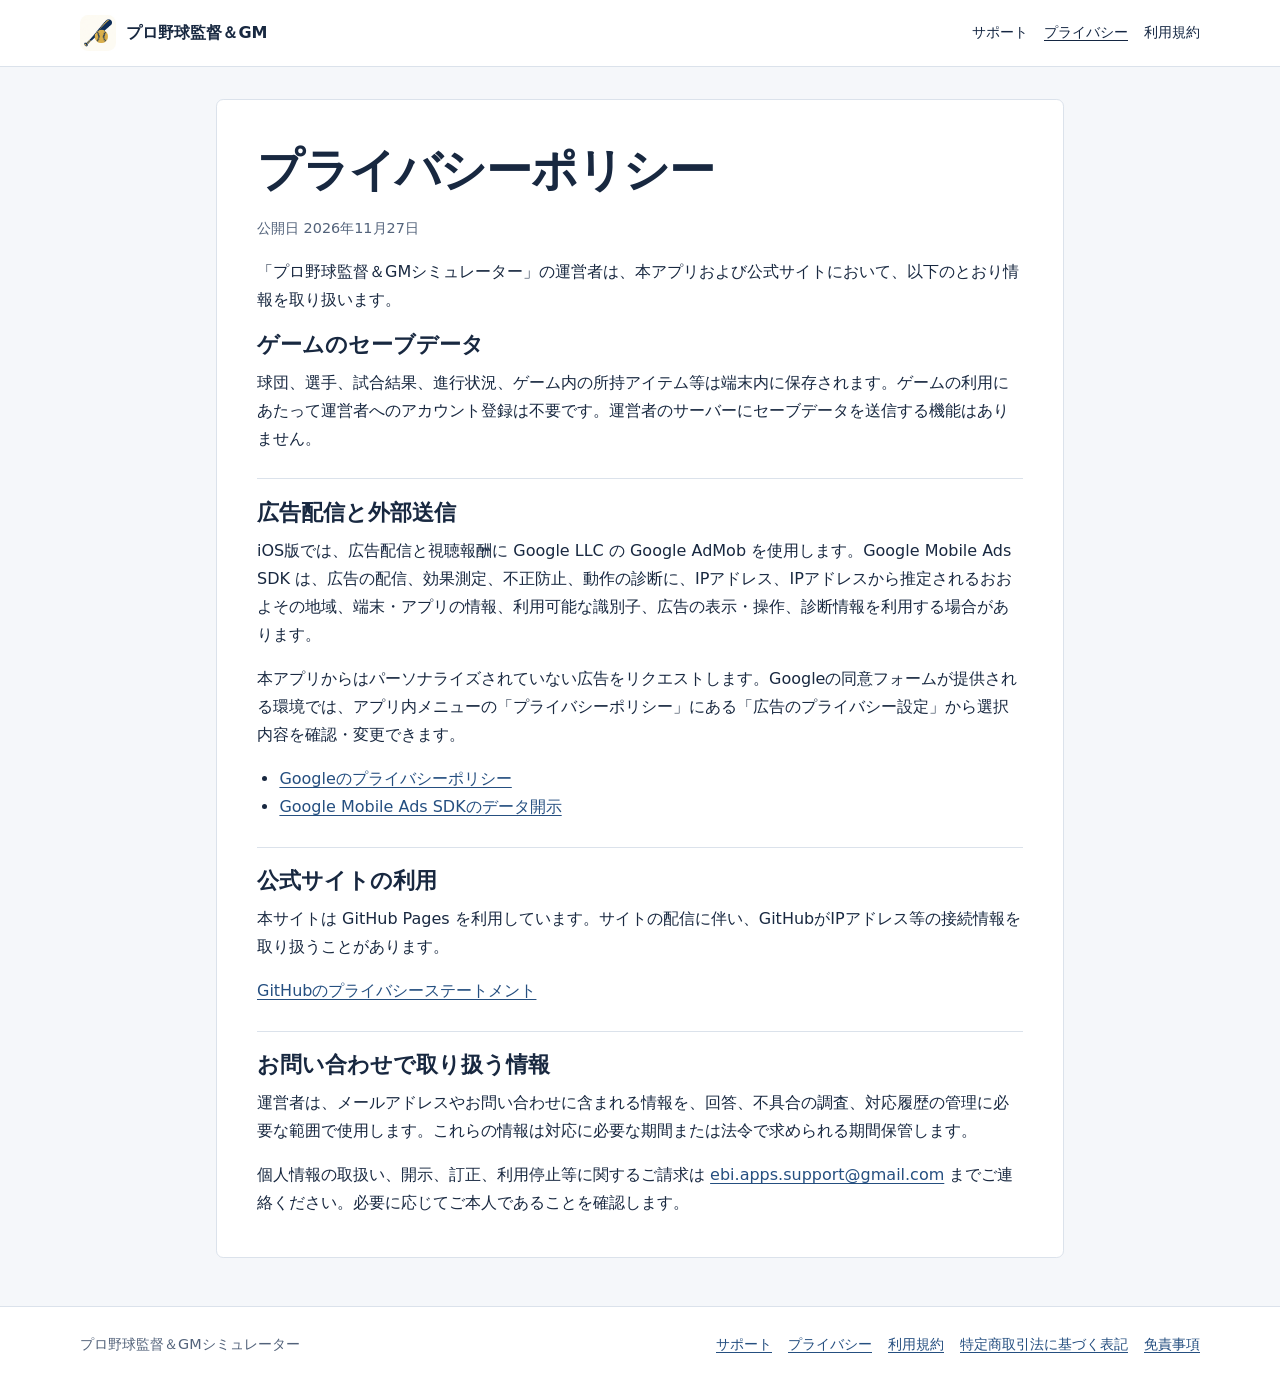
==== privacy/index.html @ 71efe487 "野球版の公式サイトとサブスクリプション案内を追加" ====
<!doctype html>
<html lang="ja">
<head>
  <meta charset="utf-8">
  <meta name="viewport" content="width=device-width, initial-scale=1">
  <title>プライバシーポリシー | プロ野球監督＆GMシミュレーター</title>
  <meta name="description" content="セーブデータ、AdMobによる広告、お問い合わせで取り扱う情報を説明します。">
  <link rel="icon" href="../assets/app-icon.png" type="image/png">
  <link rel="stylesheet" href="../assets/styles.css">
</head>
<body>
  <a class="skip-link" href="#content">本文へ移動</a>
  <header class="site-header">
    <div class="container header-row">
      <a class="brand" href="../"><img src="../assets/app-icon.png" width="36" height="36" alt=""><span>プロ野球監督＆GM</span></a>
      <nav class="site-nav" aria-label="主要ページ">
        <a href="../support/">サポート</a> <a href="../privacy/" aria-current="page">プライバシー</a> <a href="../terms/">利用規約</a>
      </nav>
    </div>
  </header>
  <main id="content" class="document container">

    <h1>プライバシーポリシー</h1>
    <p class="updated">公開日 <time datetime="2026-11-27">2026年11月27日</time></p>
    <p>「プロ野球監督＆GMシミュレーター」の運営者は、本アプリおよび公式サイトにおいて、以下のとおり情報を取り扱います。</p>
    <section aria-labelledby="local">
      <h2 id="local">ゲームのセーブデータ</h2>
      <p>球団、選手、試合結果、進行状況、ゲーム内の所持アイテム等は端末内に保存されます。ゲームの利用にあたって運営者へのアカウント登録は不要です。運営者のサーバーにセーブデータを送信する機能はありません。</p>
    </section>
    <section aria-labelledby="advertising">
      <h2 id="advertising">広告配信と外部送信</h2>
      <p>iOS版では、広告配信と視聴報酬に Google LLC の Google AdMob を使用します。Google Mobile Ads SDK は、広告の配信、効果測定、不正防止、動作の診断に、IPアドレス、IPアドレスから推定されるおおよその地域、端末・アプリの情報、利用可能な識別子、広告の表示・操作、診断情報を利用する場合があります。</p>
      <p>本アプリからはパーソナライズされていない広告をリクエストします。Googleの同意フォームが提供される環境では、アプリ内メニューの「プライバシーポリシー」にある「広告のプライバシー設定」から選択内容を確認・変更できます。</p>
      <ul class="link-list">
        <li><a href="https://policies.google.com/privacy?hl=ja">Googleのプライバシーポリシー</a></li>
        <li><a href="https://developers.google.com/admob/ios/privacy/data-disclosure?hl=ja">Google Mobile Ads SDKのデータ開示</a></li>
      </ul>
    </section>
    <section aria-labelledby="site">
      <h2 id="site">公式サイトの利用</h2>
      <p>本サイトは GitHub Pages を利用しています。サイトの配信に伴い、GitHubがIPアドレス等の接続情報を取り扱うことがあります。</p>
      <p><a href="https://docs.github.com/ja/site-policy/privacy-policies/github-general-privacy-statement">GitHubのプライバシーステートメント</a></p>
    </section>
    <section aria-labelledby="requests">
      <h2 id="requests">お問い合わせで取り扱う情報</h2>
      <p>運営者は、メールアドレスやお問い合わせに含まれる情報を、回答、不具合の調査、対応履歴の管理に必要な範囲で使用します。これらの情報は対応に必要な期間または法令で求められる期間保管します。</p>
      <p>個人情報の取扱い、開示、訂正、利用停止等に関するご請求は <a href="mailto:ebi.apps.support@gmail.com?subject=%E3%80%90%E9%87%8E%E7%90%83%E7%9B%A3%E7%9D%A3%EF%BC%86GM%E3%80%91">ebi.apps.support@gmail.com</a> までご連絡ください。必要に応じてご本人であることを確認します。</p>
    </section>
  </main>
  <footer class="site-footer">
    <div class="container footer-row">
      <a class="footer-brand" href="../">プロ野球監督＆GMシミュレーター</a>
      <nav aria-label="サポート・法務">
        <a href="../support/">サポート</a> <a href="../privacy/" aria-current="page">プライバシー</a> <a href="../terms/">利用規約</a> <a href="../commerce/">特定商取引法に基づく表記</a> <a href="../disclaimer/">免責事項</a>
      </nav>
    </div>
  </footer>
</body>
</html>
---- assets/styles.css ----
:root {
  color-scheme: light;
  --navy: #142642;
  --navy-deep: #101d32;
  --ink: #182840;
  --muted: #52627a;
  --link: #254f80;
  --line: #dbe2eb;
  --background: #f5f7fa;
  --white: #fff;
  --gold: #efd29a;
  font-family: system-ui, -apple-system, BlinkMacSystemFont, "Hiragino Sans", "Yu Gothic", Meiryo, sans-serif;
  color: var(--ink);
  background: var(--background);
  line-height: 1.75;
}
* { box-sizing: border-box; }
body { min-height: 100vh; margin: 0; display: flex; flex-direction: column; }
main { flex: 1; }
a { color: var(--link); text-underline-offset: .19em; overflow-wrap: anywhere; }
a:hover { text-decoration-thickness: .13em; }
a:focus-visible { outline: 3px solid #5279ad; outline-offset: 4px; border-radius: 2px; }
img { display: block; max-width: 100%; }
h1, h2 { margin-top: 0; line-height: 1.32; }
h1 { margin-bottom: 1rem; font-size: clamp(1.85rem, 3.6vw, 3rem); letter-spacing: -.025em; }
h2 { margin-bottom: .6rem; font-size: clamp(1.15rem, 2.3vw, 1.4rem); }
p { margin: 0 0 1rem; }
p:last-child { margin-bottom: 0; }
.container { width: min(70rem, calc(100% - 3rem)); margin-inline: auto; }
.site-header { background: var(--white); border-bottom: 1px solid var(--line); }
.header-row, .footer-row { display: flex; flex-wrap: wrap; align-items: center; justify-content: space-between; gap: .6rem 1.3rem; }
.header-row { min-height: 4.1rem; padding-block: .65rem; }
.brand { display: inline-flex; align-items: center; gap: .65rem; color: var(--ink); font-weight: 750; text-decoration: none; }
.brand img { border-radius: 23%; }
.site-nav, .site-footer nav { display: flex; flex-wrap: wrap; align-items: center; gap: .2rem 1rem; font-size: .9rem; }
.site-nav a { padding-block: .43rem; color: var(--navy); text-decoration-color: transparent; }
.site-nav a:hover, .site-nav a[aria-current="page"] { text-decoration-color: currentcolor; }
.hero { color: var(--white); background: linear-gradient(123deg, var(--navy-deep), #203959); }
.hero-grid { display: grid; grid-template-columns: minmax(0, 1.05fr) minmax(0, 1fr); gap: clamp(1.25rem, 4vw, 3rem); align-items: center; padding-block: clamp(2rem, 6vw, 4.75rem); }
.hero h1 { font-size: clamp(2rem, 4.15vw, 3.6rem); }
.hero p { max-width: 32rem; color: #e7edf7; }
.hero-art { width: 100%; height: auto; aspect-ratio: 3 / 2; object-fit: cover; border: 1px solid #6881a3; border-radius: .55rem; }
.button { display: inline-block; padding: .55rem 1rem; border-radius: .35rem; background: var(--link); color: var(--white); font-weight: 700; text-decoration: none; }
.button:hover { background: #173963; }
.hero .button { background: var(--gold); color: #20283b; }
.hero .button:hover { background: #f9dfaf; }
.features { display: grid; grid-template-columns: repeat(3, minmax(0, 1fr)); gap: 1rem; padding-block: clamp(1.5rem, 5vw, 3rem); }
.features article { padding: 1rem 1.2rem; border-top: .16rem solid var(--link); background: var(--white); }
.features p, .secondary, .updated { color: var(--muted); }
.document { max-width: 53rem; margin-block: 2rem 3rem; padding: clamp(1rem, 4vw, 2.5rem); border: 1px solid var(--line); border-radius: .45rem; background: var(--white); }
.document section + section { margin-top: 1.6rem; padding-top: 1.15rem; border-top: 1px solid var(--line); }
.updated { font-size: .9rem; }
.link-list { margin-block: .55rem 1rem; padding-inline-start: 1.4rem; }
.disclosure { margin: 1.6rem 0 0; }
.disclosure div { display: grid; grid-template-columns: minmax(0, 10rem) 1fr; gap: .4rem 1.15rem; padding-block: .85rem; border-top: 1px solid var(--line); }
.disclosure dt { font-weight: 700; }
.disclosure dd { margin: 0; }
.site-footer { padding-block: 1.55rem; background: var(--white); border-top: 1px solid var(--line); }
.footer-row { align-items: flex-start; }
.footer-brand { color: var(--muted); font-size: .9rem; text-decoration: none; }
.skip-link { position: absolute; z-index: 2; left: .5rem; top: .5rem; transform: translateY(-200%); padding: .55rem; background: var(--white); }
.skip-link:focus { transform: none; }

@media (max-width: 48rem) {
  .hero-grid { grid-template-columns: 1fr; }
  .hero-art { max-height: 19rem; }
  .features { grid-template-columns: 1fr; }
}
@media (max-width: 35rem) {
  .container { width: calc(100% - 1.5rem); }
  .header-row { gap: .15rem .65rem; }
  .site-nav { width: 100%; }
  .document { margin-block: 1rem 1.5rem; }
  .disclosure div { grid-template-columns: 1fr; }
}
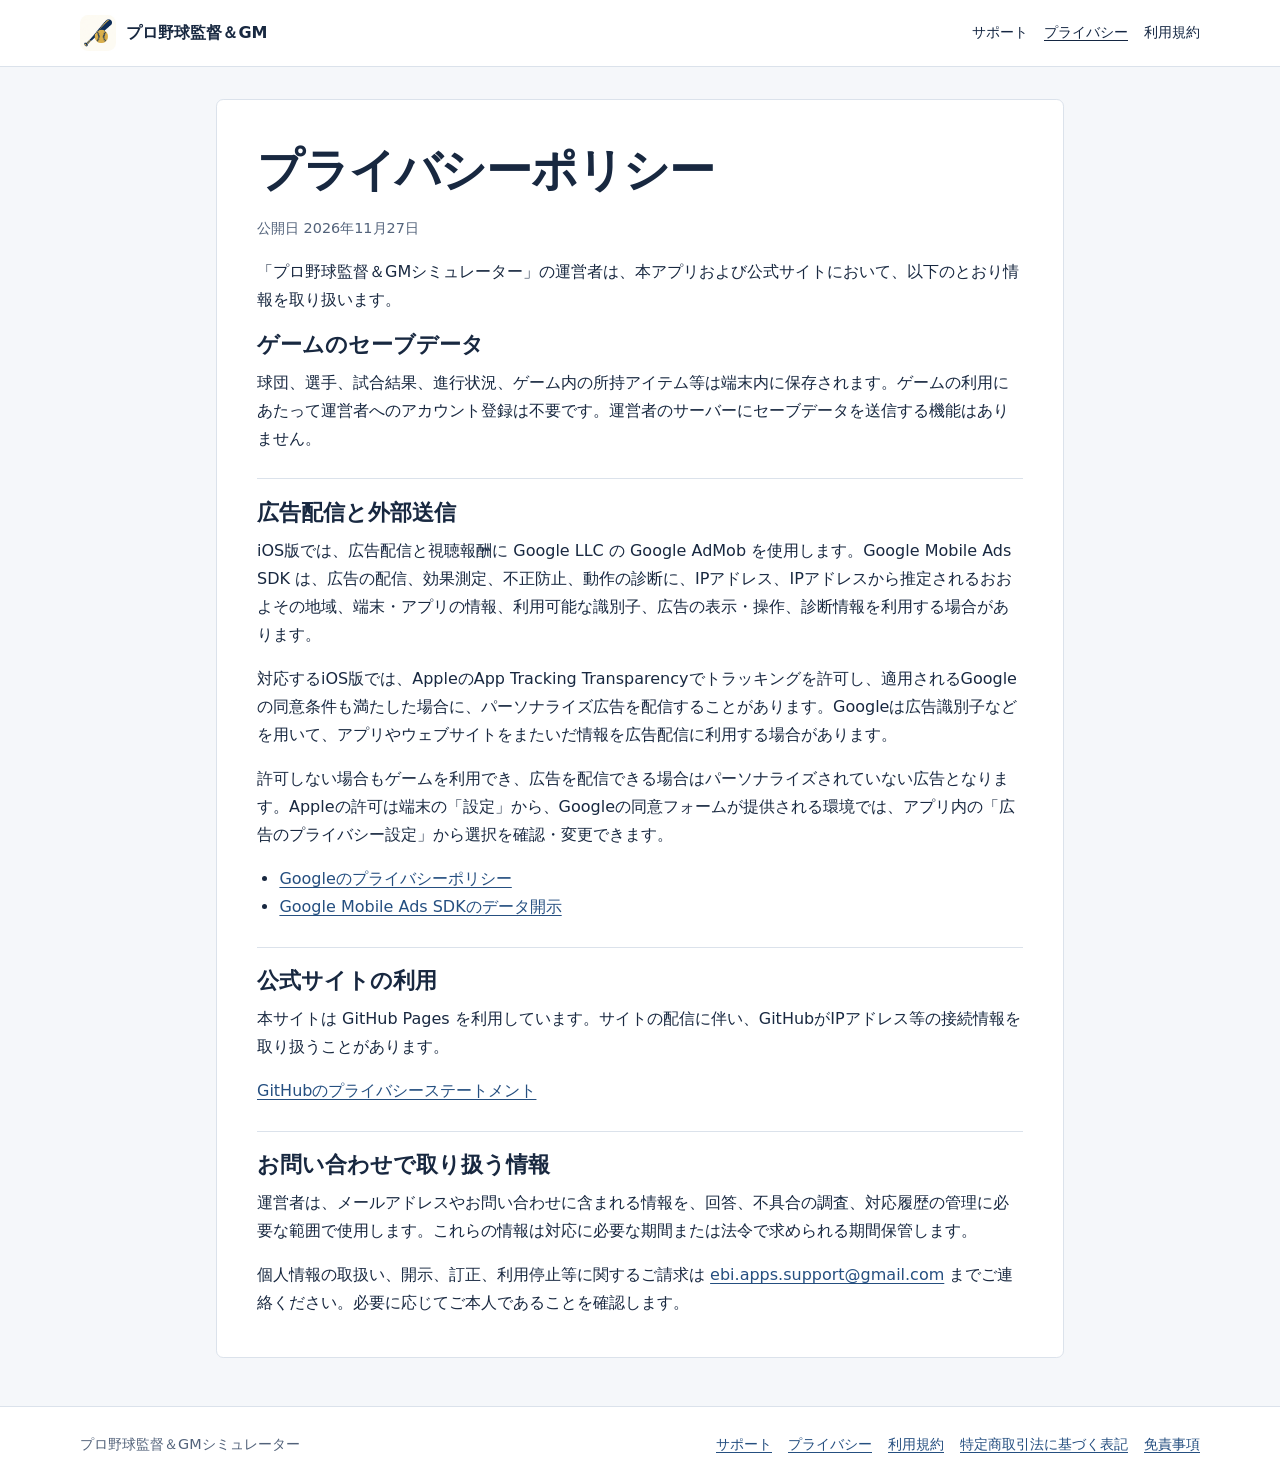
==== commit 79b6fedb: "パーソナライズ広告の同意条件をプライバシーポリシーに記載する" ====
--- a/privacy/index.html
+++ b/privacy/index.html
@@ -30,7 +30,8 @@
     <section aria-labelledby="advertising">
       <h2 id="advertising">広告配信と外部送信</h2>
       <p>iOS版では、広告配信と視聴報酬に Google LLC の Google AdMob を使用します。Google Mobile Ads SDK は、広告の配信、効果測定、不正防止、動作の診断に、IPアドレス、IPアドレスから推定されるおおよその地域、端末・アプリの情報、利用可能な識別子、広告の表示・操作、診断情報を利用する場合があります。</p>
-      <p>本アプリからはパーソナライズされていない広告をリクエストします。Googleの同意フォームが提供される環境では、アプリ内メニューの「プライバシーポリシー」にある「広告のプライバシー設定」から選択内容を確認・変更できます。</p>
+      <p>対応するiOS版では、AppleのApp Tracking Transparencyでトラッキングを許可し、適用されるGoogleの同意条件も満たした場合に、パーソナライズ広告を配信することがあります。Googleは広告識別子などを用いて、アプリやウェブサイトをまたいだ情報を広告配信に利用する場合があります。</p>
+      <p>許可しない場合もゲームを利用でき、広告を配信できる場合はパーソナライズされていない広告となります。Appleの許可は端末の「設定」から、Googleの同意フォームが提供される環境では、アプリ内の「広告のプライバシー設定」から選択を確認・変更できます。</p>
       <ul class="link-list">
         <li><a href="https://policies.google.com/privacy?hl=ja">Googleのプライバシーポリシー</a></li>
         <li><a href="https://developers.google.com/admob/ios/privacy/data-disclosure?hl=ja">Google Mobile Ads SDKのデータ開示</a></li>
